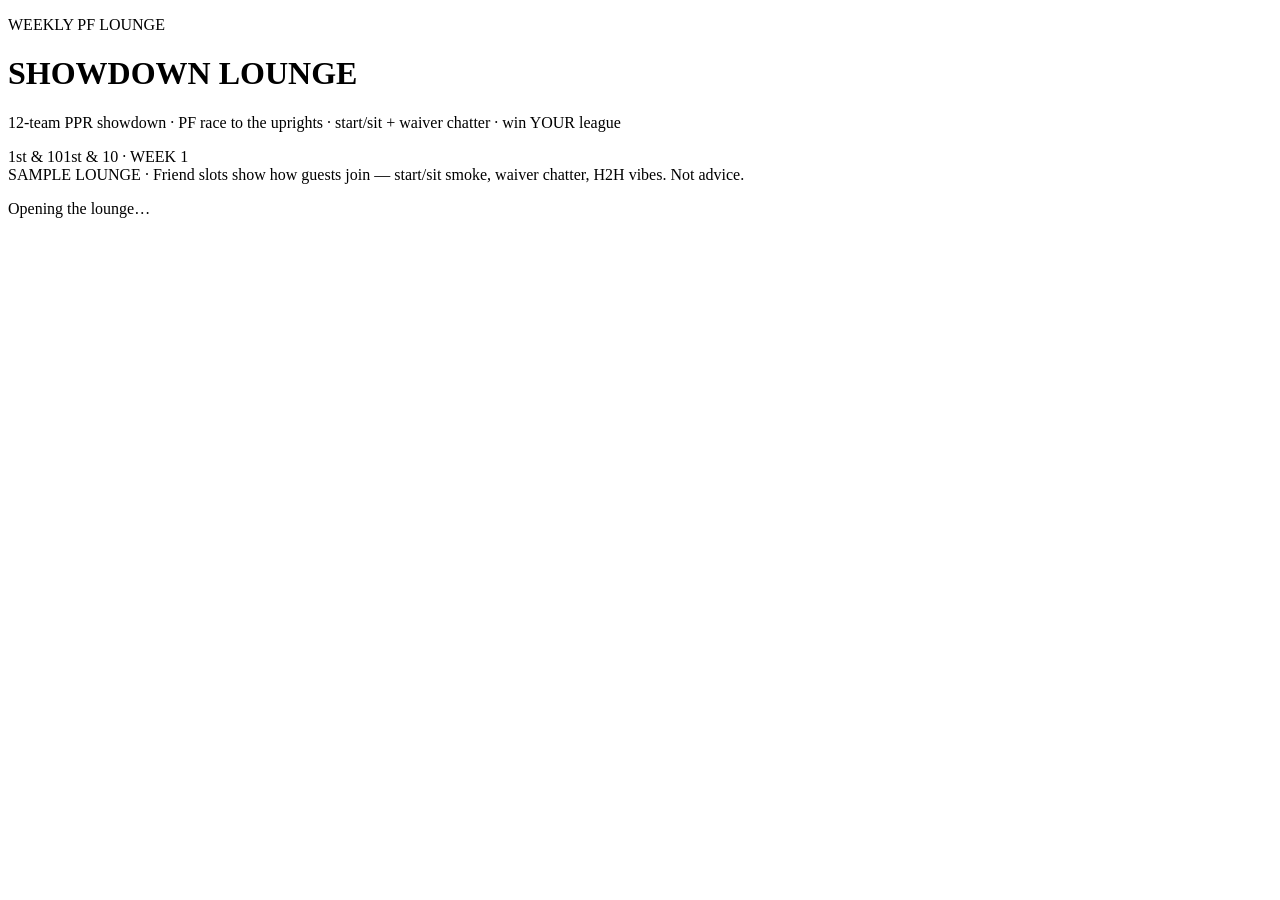
==== showdown-lounge/index.html @ 9b493340 "Add Showdown Lounge index.html" ====
<!DOCTYPE html><!--_BCPaiYz__8JmytxA48r_--><html lang="en" class="dark"><head><meta charSet="utf-8"/><meta name="viewport" content="width=device-width, initial-scale=1"/><link rel="preload" href="/showdown-lounge/_next/static/media/83afe278b6a6bb3c-s.p.3a6ba036.woff2" as="font" crossorigin="" type="font/woff2"/><link rel="stylesheet" href="/showdown-lounge/_next/static/chunks/af871706f1ee0038.css" data-precedence="next"/><link rel="preload" as="script" fetchPriority="low" href="/showdown-lounge/_next/static/chunks/5f8e11d2476d2135.js"/><script src="/showdown-lounge/_next/static/chunks/7d5830c06f301e6e.js" async=""></script><script src="/showdown-lounge/_next/static/chunks/98c0502f21e6afd0.js" async=""></script><script src="/showdown-lounge/_next/static/chunks/turbopack-fe23847904f2d28a.js" async=""></script><script src="/showdown-lounge/_next/static/chunks/42879de7b8087bc9.js" async=""></script><script src="/showdown-lounge/_next/static/chunks/e816c36d7dc1a5b8.js" async=""></script><script src="/showdown-lounge/_next/static/chunks/8ef351de5a45c2cf.js" async=""></script><meta name="next-size-adjust" content=""/><title>Showdown Lounge</title><meta name="description" content="Dolphins-themed fantasy football lounge: PF race to the uprights, helmet desk cards, and live banter. 12-team PPR. Not advice."/><link rel="icon" href="/favicon.svg"/><script src="/showdown-lounge/_next/static/chunks/a6dad97d9634a72d.js" noModule=""></script></head><body class="inter_fe8b9d92-module__LINzvG__variable min-h-screen bg-ink font-sans text-paper antialiased"><div hidden=""><!--$--><!--/$--></div><div class="min-h-screen bg-ink text-paper"><header class="border-b border-aqua/25 bg-black/80"><div class="mx-auto flex max-w-6xl flex-col gap-4 px-4 py-5 sm:flex-row sm:items-start sm:justify-between"><div><p class="text-[11px] font-semibold tracking-[0.28em] text-aqua">WEEKLY PF LOUNGE</p><h1 class="text-3xl font-black tracking-tight text-paper sm:text-5xl">SHOWDOWN LOUNGE</h1><p class="mt-1 max-w-2xl text-sm text-aqua">12-team PPR showdown · PF race to the uprights · start/sit + waiver chatter · win YOUR league</p></div><div class="flex flex-wrap items-center gap-2"><span data-slot="badge" data-variant="default" class="group/badge inline-flex w-fit shrink-0 items-center justify-center gap-1 overflow-hidden border border-transparent py-0.5 text-xs font-medium whitespace-nowrap transition-all focus-visible:border-ring focus-visible:ring-[3px] focus-visible:ring-ring/50 has-data-[icon=inline-end]:pr-1.5 has-data-[icon=inline-start]:pl-1.5 aria-invalid:border-destructive aria-invalid:ring-destructive/20 dark:aria-invalid:ring-destructive/40 [&amp;&gt;svg]:pointer-events-none [&amp;&gt;svg]:size-3! [a]:hover:bg-primary/80 h-8 rounded-full bg-aqua px-3 text-paper">1st &amp; 10</span><span data-slot="badge" data-variant="default" class="group/badge inline-flex w-fit shrink-0 items-center justify-center gap-1 overflow-hidden border border-transparent py-0.5 text-xs font-medium whitespace-nowrap transition-all focus-visible:border-ring focus-visible:ring-[3px] focus-visible:ring-ring/50 has-data-[icon=inline-end]:pr-1.5 has-data-[icon=inline-start]:pl-1.5 aria-invalid:border-destructive aria-invalid:ring-destructive/20 dark:aria-invalid:ring-destructive/40 [&amp;&gt;svg]:pointer-events-none [&amp;&gt;svg]:size-3! [a]:hover:bg-primary/80 h-8 rounded-full bg-orange px-3 text-ink">1st &amp; 10<!-- --> · WEEK <!-- -->1</span></div></div></header><div class="mx-auto max-w-6xl px-4 py-4"><div class="rounded-xl border border-orange/70 bg-ink px-3 py-2 text-sm text-paper">SAMPLE LOUNGE · Friend slots show how guests join — start/sit smoke, waiver chatter, H2H vibes. Not advice.</div><div class="mt-6 space-y-4"><div class="h-52 animate-pulse rounded-2xl bg-navy/40"></div><div class="h-24 animate-pulse rounded-2xl bg-navy/40"></div><p class="text-center text-sm text-aqua">Opening the lounge…</p></div></div></div><!--$--><!--/$--><script src="/showdown-lounge/_next/static/chunks/5f8e11d2476d2135.js" id="_R_" async=""></script><script>(self.__next_f=self.__next_f||[]).push([0])</script><script>self.__next_f.push([1,"1:\"$Sreact.fragment\"\n2:I[39756,[\"/showdown-lounge/_next/static/chunks/42879de7b8087bc9.js\"],\"default\"]\n3:I[37457,[\"/showdown-lounge/_next/static/chunks/42879de7b8087bc9.js\"],\"default\"]\n4:I[62596,[\"/showdown-lounge/_next/static/chunks/e816c36d7dc1a5b8.js\",\"/showdown-lounge/_next/static/chunks/8ef351de5a45c2cf.js\"],\"LoungeApp\"]\n5:I[97367,[\"/showdown-lounge/_next/static/chunks/42879de7b8087bc9.js\"],\"OutletBoundary\"]\n6:\"$Sreact.suspense\"\n8:I[97367,[\"/showdown-lounge/_next/static/chunks/42879de7b8087bc9.js\"],\"ViewportBoundary\"]\na:I[97367,[\"/showdown-lounge/_next/static/chunks/42879de7b8087bc9.js\"],\"MetadataBoundary\"]\nc:I[68027,[],\"default\"]\n:HL[\"/showdown-lounge/_next/static/chunks/af871706f1ee0038.css\",\"style\"]\n:HL[\"/showdown-lounge/_next/static/media/83afe278b6a6bb3c-s.p.3a6ba036.woff2\",\"font\",{\"crossOrigin\":\"\",\"type\":\"font/woff2\"}]\n"])</script><script>self.__next_f.push([1,"0:{\"P\":null,\"b\":\"-BCPaiYz-_8JmytxA48r_\",\"c\":[\"\",\"\"],\"q\":\"\",\"i\":false,\"f\":[[[\"\",{\"children\":[\"__PAGE__\",{}]},\"$undefined\",\"$undefined\",true],[[\"$\",\"$1\",\"c\",{\"children\":[[[\"$\",\"link\",\"0\",{\"rel\":\"stylesheet\",\"href\":\"/showdown-lounge/_next/static/chunks/af871706f1ee0038.css\",\"precedence\":\"next\",\"crossOrigin\":\"$undefined\",\"nonce\":\"$undefined\"}]],[\"$\",\"html\",null,{\"lang\":\"en\",\"className\":\"dark\",\"children\":[\"$\",\"body\",null,{\"className\":\"inter_fe8b9d92-module__LINzvG__variable min-h-screen bg-ink font-sans text-paper antialiased\",\"children\":[\"$\",\"$L2\",null,{\"parallelRouterKey\":\"children\",\"error\":\"$undefined\",\"errorStyles\":\"$undefined\",\"errorScripts\":\"$undefined\",\"template\":[\"$\",\"$L3\",null,{}],\"templateStyles\":\"$undefined\",\"templateScripts\":\"$undefined\",\"notFound\":[[[\"$\",\"title\",null,{\"children\":\"404: This page could not be found.\"}],[\"$\",\"div\",null,{\"style\":{\"fontFamily\":\"system-ui,\\\"Segoe UI\\\",Roboto,Helvetica,Arial,sans-serif,\\\"Apple Color Emoji\\\",\\\"Segoe UI Emoji\\\"\",\"height\":\"100vh\",\"textAlign\":\"center\",\"display\":\"flex\",\"flexDirection\":\"column\",\"alignItems\":\"center\",\"justifyContent\":\"center\"},\"children\":[\"$\",\"div\",null,{\"children\":[[\"$\",\"style\",null,{\"dangerouslySetInnerHTML\":{\"__html\":\"body{color:#000;background:#fff;margin:0}.next-error-h1{border-right:1px solid rgba(0,0,0,.3)}@media (prefers-color-scheme:dark){body{color:#fff;background:#000}.next-error-h1{border-right:1px solid rgba(255,255,255,.3)}}\"}}],[\"$\",\"h1\",null,{\"className\":\"next-error-h1\",\"style\":{\"display\":\"inline-block\",\"margin\":\"0 20px 0 0\",\"padding\":\"0 23px 0 0\",\"fontSize\":24,\"fontWeight\":500,\"verticalAlign\":\"top\",\"lineHeight\":\"49px\"},\"children\":404}],[\"$\",\"div\",null,{\"style\":{\"display\":\"inline-block\"},\"children\":[\"$\",\"h2\",null,{\"style\":{\"fontSize\":14,\"fontWeight\":400,\"lineHeight\":\"49px\",\"margin\":0},\"children\":\"This page could not be found.\"}]}]]}]}]],[]],\"forbidden\":\"$undefined\",\"unauthorized\":\"$undefined\"}]}]}]]}],{\"children\":[[\"$\",\"$1\",\"c\",{\"children\":[[\"$\",\"$L4\",null,{}],[[\"$\",\"script\",\"script-0\",{\"src\":\"/showdown-lounge/_next/static/chunks/e816c36d7dc1a5b8.js\",\"async\":true,\"nonce\":\"$undefined\"}],[\"$\",\"script\",\"script-1\",{\"src\":\"/showdown-lounge/_next/static/chunks/8ef351de5a45c2cf.js\",\"async\":true,\"nonce\":\"$undefined\"}]],[\"$\",\"$L5\",null,{\"children\":[\"$\",\"$6\",null,{\"name\":\"Next.MetadataOutlet\",\"children\":\"$@7\"}]}]]}],{},null,false,false]},null,false,false],[\"$\",\"$1\",\"h\",{\"children\":[null,[\"$\",\"$L8\",null,{\"children\":\"$@9\"}],[\"$\",\"div\",null,{\"hidden\":true,\"children\":[\"$\",\"$La\",null,{\"children\":[\"$\",\"$6\",null,{\"name\":\"Next.Metadata\",\"children\":\"$@b\"}]}]}],[\"$\",\"meta\",null,{\"name\":\"next-size-adjust\",\"content\":\"\"}]]}],false]],\"m\":\"$undefined\",\"G\":[\"$c\",[]],\"S\":true}\n"])</script><script>self.__next_f.push([1,"9:[[\"$\",\"meta\",\"0\",{\"charSet\":\"utf-8\"}],[\"$\",\"meta\",\"1\",{\"name\":\"viewport\",\"content\":\"width=device-width, initial-scale=1\"}]]\n"])</script><script>self.__next_f.push([1,"d:I[27201,[\"/showdown-lounge/_next/static/chunks/42879de7b8087bc9.js\"],\"IconMark\"]\nb:[[\"$\",\"title\",\"0\",{\"children\":\"Showdown Lounge\"}],[\"$\",\"meta\",\"1\",{\"name\":\"description\",\"content\":\"Dolphins-themed fantasy football lounge: PF race to the uprights, helmet desk cards, and live banter. 12-team PPR. Not advice.\"}],[\"$\",\"link\",\"2\",{\"rel\":\"icon\",\"href\":\"/favicon.svg\"}],[\"$\",\"$Ld\",\"3\",{}]]\n7:null\n"])</script></body></html>
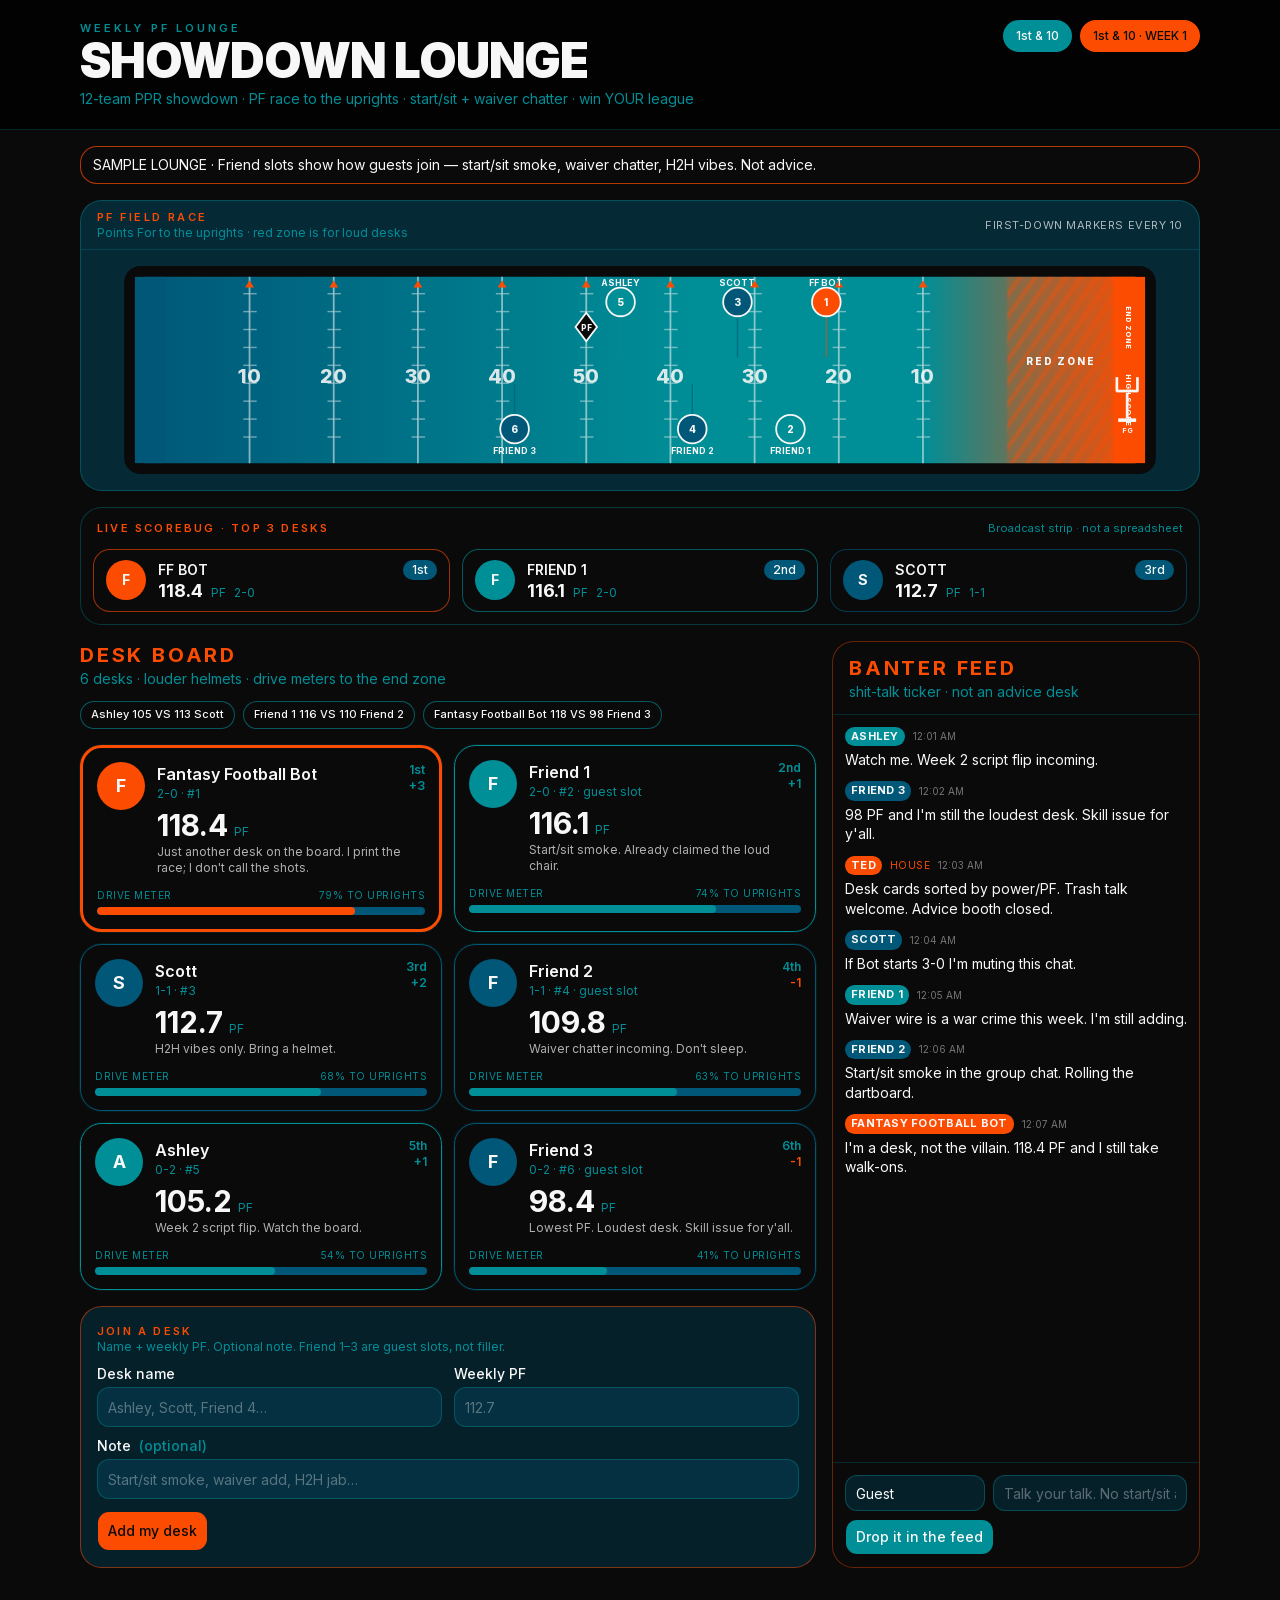
==== commit 2237c7e7: "Publish Showdown Lounge static site" ====
--- a/showdown-lounge/index.html
+++ b/showdown-lounge/index.html
@@ -1 +1 @@
-<!DOCTYPE html><!--_BCPaiYz__8JmytxA48r_--><html lang="en" class="dark"><head><meta charSet="utf-8"/><meta name="viewport" content="width=device-width, initial-scale=1"/><link rel="preload" href="/showdown-lounge/_next/static/media/83afe278b6a6bb3c-s.p.3a6ba036.woff2" as="font" crossorigin="" type="font/woff2"/><link rel="stylesheet" href="/showdown-lounge/_next/static/chunks/af871706f1ee0038.css" data-precedence="next"/><link rel="preload" as="script" fetchPriority="low" href="/showdown-lounge/_next/static/chunks/5f8e11d2476d2135.js"/><script src="/showdown-lounge/_next/static/chunks/7d5830c06f301e6e.js" async=""></script><script src="/showdown-lounge/_next/static/chunks/98c0502f21e6afd0.js" async=""></script><script src="/showdown-lounge/_next/static/chunks/turbopack-fe23847904f2d28a.js" async=""></script><script src="/showdown-lounge/_next/static/chunks/42879de7b8087bc9.js" async=""></script><script src="/showdown-lounge/_next/static/chunks/e816c36d7dc1a5b8.js" async=""></script><script src="/showdown-lounge/_next/static/chunks/8ef351de5a45c2cf.js" async=""></script><meta name="next-size-adjust" content=""/><title>Showdown Lounge</title><meta name="description" content="Dolphins-themed fantasy football lounge: PF race to the uprights, helmet desk cards, and live banter. 12-team PPR. Not advice."/><link rel="icon" href="/favicon.svg"/><script src="/showdown-lounge/_next/static/chunks/a6dad97d9634a72d.js" noModule=""></script></head><body class="inter_fe8b9d92-module__LINzvG__variable min-h-screen bg-ink font-sans text-paper antialiased"><div hidden=""><!--$--><!--/$--></div><div class="min-h-screen bg-ink text-paper"><header class="border-b border-aqua/25 bg-black/80"><div class="mx-auto flex max-w-6xl flex-col gap-4 px-4 py-5 sm:flex-row sm:items-start sm:justify-between"><div><p class="text-[11px] font-semibold tracking-[0.28em] text-aqua">WEEKLY PF LOUNGE</p><h1 class="text-3xl font-black tracking-tight text-paper sm:text-5xl">SHOWDOWN LOUNGE</h1><p class="mt-1 max-w-2xl text-sm text-aqua">12-team PPR showdown · PF race to the uprights · start/sit + waiver chatter · win YOUR league</p></div><div class="flex flex-wrap items-center gap-2"><span data-slot="badge" data-variant="default" class="group/badge inline-flex w-fit shrink-0 items-center justify-center gap-1 overflow-hidden border border-transparent py-0.5 text-xs font-medium whitespace-nowrap transition-all focus-visible:border-ring focus-visible:ring-[3px] focus-visible:ring-ring/50 has-data-[icon=inline-end]:pr-1.5 has-data-[icon=inline-start]:pl-1.5 aria-invalid:border-destructive aria-invalid:ring-destructive/20 dark:aria-invalid:ring-destructive/40 [&amp;&gt;svg]:pointer-events-none [&amp;&gt;svg]:size-3! [a]:hover:bg-primary/80 h-8 rounded-full bg-aqua px-3 text-paper">1st &amp; 10</span><span data-slot="badge" data-variant="default" class="group/badge inline-flex w-fit shrink-0 items-center justify-center gap-1 overflow-hidden border border-transparent py-0.5 text-xs font-medium whitespace-nowrap transition-all focus-visible:border-ring focus-visible:ring-[3px] focus-visible:ring-ring/50 has-data-[icon=inline-end]:pr-1.5 has-data-[icon=inline-start]:pl-1.5 aria-invalid:border-destructive aria-invalid:ring-destructive/20 dark:aria-invalid:ring-destructive/40 [&amp;&gt;svg]:pointer-events-none [&amp;&gt;svg]:size-3! [a]:hover:bg-primary/80 h-8 rounded-full bg-orange px-3 text-ink">1st &amp; 10<!-- --> · WEEK <!-- -->1</span></div></div></header><div class="mx-auto max-w-6xl px-4 py-4"><div class="rounded-xl border border-orange/70 bg-ink px-3 py-2 text-sm text-paper">SAMPLE LOUNGE · Friend slots show how guests join — start/sit smoke, waiver chatter, H2H vibes. Not advice.</div><div class="mt-6 space-y-4"><div class="h-52 animate-pulse rounded-2xl bg-navy/40"></div><div class="h-24 animate-pulse rounded-2xl bg-navy/40"></div><p class="text-center text-sm text-aqua">Opening the lounge…</p></div></div></div><!--$--><!--/$--><script src="/showdown-lounge/_next/static/chunks/5f8e11d2476d2135.js" id="_R_" async=""></script><script>(self.__next_f=self.__next_f||[]).push([0])</script><script>self.__next_f.push([1,"1:\"$Sreact.fragment\"\n2:I[39756,[\"/showdown-lounge/_next/static/chunks/42879de7b8087bc9.js\"],\"default\"]\n3:I[37457,[\"/showdown-lounge/_next/static/chunks/42879de7b8087bc9.js\"],\"default\"]\n4:I[62596,[\"/showdown-lounge/_next/static/chunks/e816c36d7dc1a5b8.js\",\"/showdown-lounge/_next/static/chunks/8ef351de5a45c2cf.js\"],\"LoungeApp\"]\n5:I[97367,[\"/showdown-lounge/_next/static/chunks/42879de7b8087bc9.js\"],\"OutletBoundary\"]\n6:\"$Sreact.suspense\"\n8:I[97367,[\"/showdown-lounge/_next/static/chunks/42879de7b8087bc9.js\"],\"ViewportBoundary\"]\na:I[97367,[\"/showdown-lounge/_next/static/chunks/42879de7b8087bc9.js\"],\"MetadataBoundary\"]\nc:I[68027,[],\"default\"]\n:HL[\"/showdown-lounge/_next/static/chunks/af871706f1ee0038.css\",\"style\"]\n:HL[\"/showdown-lounge/_next/static/media/83afe278b6a6bb3c-s.p.3a6ba036.woff2\",\"font\",{\"crossOrigin\":\"\",\"type\":\"font/woff2\"}]\n"])</script><script>self.__next_f.push([1,"0:{\"P\":null,\"b\":\"-BCPaiYz-_8JmytxA48r_\",\"c\":[\"\",\"\"],\"q\":\"\",\"i\":false,\"f\":[[[\"\",{\"children\":[\"__PAGE__\",{}]},\"$undefined\",\"$undefined\",true],[[\"$\",\"$1\",\"c\",{\"children\":[[[\"$\",\"link\",\"0\",{\"rel\":\"stylesheet\",\"href\":\"/showdown-lounge/_next/static/chunks/af871706f1ee0038.css\",\"precedence\":\"next\",\"crossOrigin\":\"$undefined\",\"nonce\":\"$undefined\"}]],[\"$\",\"html\",null,{\"lang\":\"en\",\"className\":\"dark\",\"children\":[\"$\",\"body\",null,{\"className\":\"inter_fe8b9d92-module__LINzvG__variable min-h-screen bg-ink font-sans text-paper antialiased\",\"children\":[\"$\",\"$L2\",null,{\"parallelRouterKey\":\"children\",\"error\":\"$undefined\",\"errorStyles\":\"$undefined\",\"errorScripts\":\"$undefined\",\"template\":[\"$\",\"$L3\",null,{}],\"templateStyles\":\"$undefined\",\"templateScripts\":\"$undefined\",\"notFound\":[[[\"$\",\"title\",null,{\"children\":\"404: This page could not be found.\"}],[\"$\",\"div\",null,{\"style\":{\"fontFamily\":\"system-ui,\\\"Segoe UI\\\",Roboto,Helvetica,Arial,sans-serif,\\\"Apple Color Emoji\\\",\\\"Segoe UI Emoji\\\"\",\"height\":\"100vh\",\"textAlign\":\"center\",\"display\":\"flex\",\"flexDirection\":\"column\",\"alignItems\":\"center\",\"justifyContent\":\"center\"},\"children\":[\"$\",\"div\",null,{\"children\":[[\"$\",\"style\",null,{\"dangerouslySetInnerHTML\":{\"__html\":\"body{color:#000;background:#fff;margin:0}.next-error-h1{border-right:1px solid rgba(0,0,0,.3)}@media (prefers-color-scheme:dark){body{color:#fff;background:#000}.next-error-h1{border-right:1px solid rgba(255,255,255,.3)}}\"}}],[\"$\",\"h1\",null,{\"className\":\"next-error-h1\",\"style\":{\"display\":\"inline-block\",\"margin\":\"0 20px 0 0\",\"padding\":\"0 23px 0 0\",\"fontSize\":24,\"fontWeight\":500,\"verticalAlign\":\"top\",\"lineHeight\":\"49px\"},\"children\":404}],[\"$\",\"div\",null,{\"style\":{\"display\":\"inline-block\"},\"children\":[\"$\",\"h2\",null,{\"style\":{\"fontSize\":14,\"fontWeight\":400,\"lineHeight\":\"49px\",\"margin\":0},\"children\":\"This page could not be found.\"}]}]]}]}]],[]],\"forbidden\":\"$undefined\",\"unauthorized\":\"$undefined\"}]}]}]]}],{\"children\":[[\"$\",\"$1\",\"c\",{\"children\":[[\"$\",\"$L4\",null,{}],[[\"$\",\"script\",\"script-0\",{\"src\":\"/showdown-lounge/_next/static/chunks/e816c36d7dc1a5b8.js\",\"async\":true,\"nonce\":\"$undefined\"}],[\"$\",\"script\",\"script-1\",{\"src\":\"/showdown-lounge/_next/static/chunks/8ef351de5a45c2cf.js\",\"async\":true,\"nonce\":\"$undefined\"}]],[\"$\",\"$L5\",null,{\"children\":[\"$\",\"$6\",null,{\"name\":\"Next.MetadataOutlet\",\"children\":\"$@7\"}]}]]}],{},null,false,false]},null,false,false],[\"$\",\"$1\",\"h\",{\"children\":[null,[\"$\",\"$L8\",null,{\"children\":\"$@9\"}],[\"$\",\"div\",null,{\"hidden\":true,\"children\":[\"$\",\"$La\",null,{\"children\":[\"$\",\"$6\",null,{\"name\":\"Next.Metadata\",\"children\":\"$@b\"}]}]}],[\"$\",\"meta\",null,{\"name\":\"next-size-adjust\",\"content\":\"\"}]]}],false]],\"m\":\"$undefined\",\"G\":[\"$c\",[]],\"S\":true}\n"])</script><script>self.__next_f.push([1,"9:[[\"$\",\"meta\",\"0\",{\"charSet\":\"utf-8\"}],[\"$\",\"meta\",\"1\",{\"name\":\"viewport\",\"content\":\"width=device-width, initial-scale=1\"}]]\n"])</script><script>self.__next_f.push([1,"d:I[27201,[\"/showdown-lounge/_next/static/chunks/42879de7b8087bc9.js\"],\"IconMark\"]\nb:[[\"$\",\"title\",\"0\",{\"children\":\"Showdown Lounge\"}],[\"$\",\"meta\",\"1\",{\"name\":\"description\",\"content\":\"Dolphins-themed fantasy football lounge: PF race to the uprights, helmet desk cards, and live banter. 12-team PPR. Not advice.\"}],[\"$\",\"link\",\"2\",{\"rel\":\"icon\",\"href\":\"/favicon.svg\"}],[\"$\",\"$Ld\",\"3\",{}]]\n7:null\n"])</script></body></html>+<!DOCTYPE html><!--CgEZ9lLI3ypRDBoD_It93--><html lang="en" class="dark"><head><meta charSet="utf-8"/><meta name="viewport" content="width=device-width, initial-scale=1"/><link rel="preload" href="/showdown-lounge/_next/static/media/83afe278b6a6bb3c-s.p.3a6ba036.woff2" as="font" crossorigin="" type="font/woff2"/><link rel="stylesheet" href="/showdown-lounge/_next/static/chunks/605ab4a52e745b59.css" data-precedence="next"/><link rel="preload" as="script" fetchPriority="low" href="/showdown-lounge/_next/static/chunks/5f8e11d2476d2135.js"/><script src="/showdown-lounge/_next/static/chunks/7d5830c06f301e6e.js" async=""></script><script src="/showdown-lounge/_next/static/chunks/98c0502f21e6afd0.js" async=""></script><script src="/showdown-lounge/_next/static/chunks/turbopack-fe23847904f2d28a.js" async=""></script><script src="/showdown-lounge/_next/static/chunks/42879de7b8087bc9.js" async=""></script><script src="/showdown-lounge/_next/static/chunks/e816c36d7dc1a5b8.js" async=""></script><script src="/showdown-lounge/_next/static/chunks/8ef351de5a45c2cf.js" async=""></script><meta name="next-size-adjust" content=""/><title>Showdown Lounge</title><meta name="description" content="Dolphins-themed fantasy football lounge: PF race to the uprights, helmet desk cards, and live banter. 12-team PPR. Not advice."/><link rel="icon" href="/favicon.svg"/><script src="/showdown-lounge/_next/static/chunks/a6dad97d9634a72d.js" noModule=""></script></head><body class="inter_fe8b9d92-module__LINzvG__variable min-h-screen bg-ink font-sans text-paper antialiased"><div hidden=""><!--$--><!--/$--></div><div class="min-h-screen bg-ink text-paper"><header class="border-b border-aqua/25 bg-black/80"><div class="mx-auto flex max-w-6xl flex-col gap-4 px-4 py-5 sm:flex-row sm:items-start sm:justify-between"><div><p class="text-[11px] font-semibold tracking-[0.28em] text-aqua">WEEKLY PF LOUNGE</p><h1 class="text-3xl font-black tracking-tight text-paper sm:text-5xl">SHOWDOWN LOUNGE</h1><p class="mt-1 max-w-2xl text-sm text-aqua">12-team PPR showdown · PF race to the uprights · start/sit + waiver chatter · win YOUR league</p></div><div class="flex flex-wrap items-center gap-2"><span data-slot="badge" data-variant="default" class="group/badge inline-flex w-fit shrink-0 items-center justify-center gap-1 overflow-hidden border border-transparent py-0.5 text-xs font-medium whitespace-nowrap transition-all focus-visible:border-ring focus-visible:ring-[3px] focus-visible:ring-ring/50 has-data-[icon=inline-end]:pr-1.5 has-data-[icon=inline-start]:pl-1.5 aria-invalid:border-destructive aria-invalid:ring-destructive/20 dark:aria-invalid:ring-destructive/40 [&amp;&gt;svg]:pointer-events-none [&amp;&gt;svg]:size-3! [a]:hover:bg-primary/80 h-8 rounded-full bg-aqua px-3 text-paper">1st &amp; 10</span><span data-slot="badge" data-variant="default" class="group/badge inline-flex w-fit shrink-0 items-center justify-center gap-1 overflow-hidden border border-transparent py-0.5 text-xs font-medium whitespace-nowrap transition-all focus-visible:border-ring focus-visible:ring-[3px] focus-visible:ring-ring/50 has-data-[icon=inline-end]:pr-1.5 has-data-[icon=inline-start]:pl-1.5 aria-invalid:border-destructive aria-invalid:ring-destructive/20 dark:aria-invalid:ring-destructive/40 [&amp;&gt;svg]:pointer-events-none [&amp;&gt;svg]:size-3! [a]:hover:bg-primary/80 h-8 rounded-full bg-orange px-3 text-ink">1st &amp; 10<!-- --> · WEEK <!-- -->1</span></div></div></header><div class="mx-auto max-w-6xl px-4 py-4"><div class="rounded-xl border border-orange/70 bg-ink px-3 py-2 text-sm text-paper">SAMPLE LOUNGE · Friend slots show how guests join — start/sit smoke, waiver chatter, H2H vibes. Not advice.</div><div class="mt-6 space-y-4"><div class="h-52 animate-pulse rounded-2xl bg-navy/40"></div><div class="h-24 animate-pulse rounded-2xl bg-navy/40"></div><p class="text-center text-sm text-aqua">Opening the lounge…</p></div></div></div><!--$--><!--/$--><script src="/showdown-lounge/_next/static/chunks/5f8e11d2476d2135.js" id="_R_" async=""></script><script>(self.__next_f=self.__next_f||[]).push([0])</script><script>self.__next_f.push([1,"1:\"$Sreact.fragment\"\n2:I[39756,[\"/showdown-lounge/_next/static/chunks/42879de7b8087bc9.js\"],\"default\"]\n3:I[37457,[\"/showdown-lounge/_next/static/chunks/42879de7b8087bc9.js\"],\"default\"]\n4:I[62596,[\"/showdown-lounge/_next/static/chunks/e816c36d7dc1a5b8.js\",\"/showdown-lounge/_next/static/chunks/8ef351de5a45c2cf.js\"],\"LoungeApp\"]\n5:I[97367,[\"/showdown-lounge/_next/static/chunks/42879de7b8087bc9.js\"],\"OutletBoundary\"]\n6:\"$Sreact.suspense\"\n8:I[97367,[\"/showdown-lounge/_next/static/chunks/42879de7b8087bc9.js\"],\"ViewportBoundary\"]\na:I[97367,[\"/showdown-lounge/_next/static/chunks/42879de7b8087bc9.js\"],\"MetadataBoundary\"]\nc:I[68027,[\"/showdown-lounge/_next/static/chunks/42879de7b8087bc9.js\"],\"default\"]\n:HL[\"/showdown-lounge/_next/static/chunks/605ab4a52e745b59.css\",\"style\"]\n:HL[\"/showdown-lounge/_next/static/media/83afe278b6a6bb3c-s.p.3a6ba036.woff2\",\"font\",{\"crossOrigin\":\"\",\"type\":\"font/woff2\"}]\n"])</script><script>self.__next_f.push([1,"0:{\"P\":null,\"b\":\"CgEZ9lLI3ypRDBoD-It93\",\"c\":[\"\",\"\"],\"q\":\"\",\"i\":false,\"f\":[[[\"\",{\"children\":[\"__PAGE__\",{}]},\"$undefined\",\"$undefined\",true],[[\"$\",\"$1\",\"c\",{\"children\":[[[\"$\",\"link\",\"0\",{\"rel\":\"stylesheet\",\"href\":\"/showdown-lounge/_next/static/chunks/605ab4a52e745b59.css\",\"precedence\":\"next\",\"crossOrigin\":\"$undefined\",\"nonce\":\"$undefined\"}]],[\"$\",\"html\",null,{\"lang\":\"en\",\"className\":\"dark\",\"children\":[\"$\",\"body\",null,{\"className\":\"inter_fe8b9d92-module__LINzvG__variable min-h-screen bg-ink font-sans text-paper antialiased\",\"children\":[\"$\",\"$L2\",null,{\"parallelRouterKey\":\"children\",\"error\":\"$undefined\",\"errorStyles\":\"$undefined\",\"errorScripts\":\"$undefined\",\"template\":[\"$\",\"$L3\",null,{}],\"templateStyles\":\"$undefined\",\"templateScripts\":\"$undefined\",\"notFound\":[[[\"$\",\"title\",null,{\"children\":\"404: This page could not be found.\"}],[\"$\",\"div\",null,{\"style\":{\"fontFamily\":\"system-ui,\\\"Segoe UI\\\",Roboto,Helvetica,Arial,sans-serif,\\\"Apple Color Emoji\\\",\\\"Segoe UI Emoji\\\"\",\"height\":\"100vh\",\"textAlign\":\"center\",\"display\":\"flex\",\"flexDirection\":\"column\",\"alignItems\":\"center\",\"justifyContent\":\"center\"},\"children\":[\"$\",\"div\",null,{\"children\":[[\"$\",\"style\",null,{\"dangerouslySetInnerHTML\":{\"__html\":\"body{color:#000;background:#fff;margin:0}.next-error-h1{border-right:1px solid rgba(0,0,0,.3)}@media (prefers-color-scheme:dark){body{color:#fff;background:#000}.next-error-h1{border-right:1px solid rgba(255,255,255,.3)}}\"}}],[\"$\",\"h1\",null,{\"className\":\"next-error-h1\",\"style\":{\"display\":\"inline-block\",\"margin\":\"0 20px 0 0\",\"padding\":\"0 23px 0 0\",\"fontSize\":24,\"fontWeight\":500,\"verticalAlign\":\"top\",\"lineHeight\":\"49px\"},\"children\":404}],[\"$\",\"div\",null,{\"style\":{\"display\":\"inline-block\"},\"children\":[\"$\",\"h2\",null,{\"style\":{\"fontSize\":14,\"fontWeight\":400,\"lineHeight\":\"49px\",\"margin\":0},\"children\":\"This page could not be found.\"}]}]]}]}]],[]],\"forbidden\":\"$undefined\",\"unauthorized\":\"$undefined\"}]}]}]]}],{\"children\":[[\"$\",\"$1\",\"c\",{\"children\":[[\"$\",\"$L4\",null,{}],[[\"$\",\"script\",\"script-0\",{\"src\":\"/showdown-lounge/_next/static/chunks/e816c36d7dc1a5b8.js\",\"async\":true,\"nonce\":\"$undefined\"}],[\"$\",\"script\",\"script-1\",{\"src\":\"/showdown-lounge/_next/static/chunks/8ef351de5a45c2cf.js\",\"async\":true,\"nonce\":\"$undefined\"}]],[\"$\",\"$L5\",null,{\"children\":[\"$\",\"$6\",null,{\"name\":\"Next.MetadataOutlet\",\"children\":\"$@7\"}]}]]}],{},null,false,false]},null,false,false],[\"$\",\"$1\",\"h\",{\"children\":[null,[\"$\",\"$L8\",null,{\"children\":\"$@9\"}],[\"$\",\"div\",null,{\"hidden\":true,\"children\":[\"$\",\"$La\",null,{\"children\":[\"$\",\"$6\",null,{\"name\":\"Next.Metadata\",\"children\":\"$@b\"}]}]}],[\"$\",\"meta\",null,{\"name\":\"next-size-adjust\",\"content\":\"\"}]]}],false]],\"m\":\"$undefined\",\"G\":[\"$c\",[]],\"S\":true}\n"])</script><script>self.__next_f.push([1,"9:[[\"$\",\"meta\",\"0\",{\"charSet\":\"utf-8\"}],[\"$\",\"meta\",\"1\",{\"name\":\"viewport\",\"content\":\"width=device-width, initial-scale=1\"}]]\n"])</script><script>self.__next_f.push([1,"d:I[27201,[\"/showdown-lounge/_next/static/chunks/42879de7b8087bc9.js\"],\"IconMark\"]\nb:[[\"$\",\"title\",\"0\",{\"children\":\"Showdown Lounge\"}],[\"$\",\"meta\",\"1\",{\"name\":\"description\",\"content\":\"Dolphins-themed fantasy football lounge: PF race to the uprights, helmet desk cards, and live banter. 12-team PPR. Not advice.\"}],[\"$\",\"link\",\"2\",{\"rel\":\"icon\",\"href\":\"/favicon.svg\"}],[\"$\",\"$Ld\",\"3\",{}]]\n7:null\n"])</script></body></html>
--- a/showdown-lounge/_next/static/chunks/605ab4a52e745b59.css
+++ b/showdown-lounge/_next/static/chunks/605ab4a52e745b59.css
@@ -0,0 +1,2 @@
+@font-face{font-family:Inter;font-style:normal;font-weight:100 900;font-display:swap;src:url(../media/2c55a0e60120577a-s.2a48534a.woff2)format("woff2");unicode-range:U+460-52F,U+1C80-1C8A,U+20B4,U+2DE0-2DFF,U+A640-A69F,U+FE2E-FE2F}@font-face{font-family:Inter;font-style:normal;font-weight:100 900;font-display:swap;src:url(../media/9c72aa0f40e4eef8-s.18a48cbc.woff2)format("woff2");unicode-range:U+301,U+400-45F,U+490-491,U+4B0-4B1,U+2116}@font-face{font-family:Inter;font-style:normal;font-weight:100 900;font-display:swap;src:url(../media/ad66f9afd8947f86-s.7a40eb73.woff2)format("woff2");unicode-range:U+1F??}@font-face{font-family:Inter;font-style:normal;font-weight:100 900;font-display:swap;src:url(../media/5476f68d60460930-s.c995e352.woff2)format("woff2");unicode-range:U+370-377,U+37A-37F,U+384-38A,U+38C,U+38E-3A1,U+3A3-3FF}@font-face{font-family:Inter;font-style:normal;font-weight:100 900;font-display:swap;src:url(../media/2bbe8d2671613f1f-s.76dcb0b2.woff2)format("woff2");unicode-range:U+102-103,U+110-111,U+128-129,U+168-169,U+1A0-1A1,U+1AF-1B0,U+300-301,U+303-304,U+308-309,U+323,U+329,U+1EA0-1EF9,U+20AB}@font-face{font-family:Inter;font-style:normal;font-weight:100 900;font-display:swap;src:url(../media/1bffadaabf893a1e-s.7cd81963.woff2)format("woff2");unicode-range:U+100-2BA,U+2BD-2C5,U+2C7-2CC,U+2CE-2D7,U+2DD-2FF,U+304,U+308,U+329,U+1D00-1DBF,U+1E00-1E9F,U+1EF2-1EFF,U+2020,U+20A0-20AB,U+20AD-20C0,U+2113,U+2C60-2C7F,U+A720-A7FF}@font-face{font-family:Inter;font-style:normal;font-weight:100 900;font-display:swap;src:url(../media/83afe278b6a6bb3c-s.p.3a6ba036.woff2)format("woff2");unicode-range:U+??,U+131,U+152-153,U+2BB-2BC,U+2C6,U+2DA,U+2DC,U+304,U+308,U+329,U+2000-206F,U+20AC,U+2122,U+2191,U+2193,U+2212,U+2215,U+FEFF,U+FFFD}@font-face{font-family:Inter Fallback;src:local(Arial);ascent-override:90.44%;descent-override:22.52%;line-gap-override:0.0%;size-adjust:107.12%}.inter_fe8b9d92-module__LINzvG__className{font-family:Inter,Inter Fallback;font-style:normal}.inter_fe8b9d92-module__LINzvG__variable{--font-inter:"Inter","Inter Fallback"}
+@layer properties{@supports (((-webkit-hyphens:none)) and (not (margin-trim:inline))) or ((-moz-orient:inline) and (not (color:rgb(from red r g b)))){:root,:host{--shimmer-angle:20deg}*,:before,:after,::backdrop{--tw-rotate-x:initial;--tw-rotate-y:initial;--tw-rotate-z:initial;--tw-skew-x:initial;--tw-skew-y:initial;--tw-space-y-reverse:0;--tw-border-style:solid;--tw-leading:initial;--tw-font-weight:initial;--tw-tracking:initial;--tw-shadow:0 0 #0000;--tw-shadow-color:initial;--tw-shadow-alpha:100%;--tw-inset-shadow:0 0 #0000;--tw-inset-shadow-color:initial;--tw-inset-shadow-alpha:100%;--tw-ring-color:initial;--tw-ring-shadow:0 0 #0000;--tw-inset-ring-color:initial;--tw-inset-ring-shadow:0 0 #0000;--tw-ring-inset:initial;--tw-ring-offset-width:0px;--tw-ring-offset-color:#fff;--tw-ring-offset-shadow:0 0 #0000;--tw-outline-style:solid;--tw-translate-x:0;--tw-translate-y:0;--tw-translate-z:0;--tw-animation-delay:0s;--tw-animation-direction:normal;--tw-animation-duration:initial;--tw-animation-fill-mode:none;--tw-animation-iteration-count:1;--tw-enter-blur:0;--tw-enter-opacity:1;--tw-enter-rotate:0;--tw-enter-scale:1;--tw-enter-translate-x:0;--tw-enter-translate-y:0;--tw-exit-blur:0;--tw-exit-opacity:1;--tw-exit-rotate:0;--tw-exit-scale:1;--tw-exit-translate-x:0;--tw-exit-translate-y:0;--scroll-fade-t:0px;--scroll-fade-b:0px;--scroll-fade-s:0px;--scroll-fade-e:0px;--scroll-fade-mask:initial;--shimmer-image:initial;--shimmer-text-fill:initial}}}@layer theme{:root,:host{--color-black:#000;--spacing:.25rem;--container-2xl:42rem;--container-6xl:72rem;--text-xs:.75rem;--text-xs--line-height:calc(1/.75);--text-sm:.875rem;--text-sm--line-height:calc(1.25/.875);--text-base:1rem;--text-base--line-height:calc(1.5/1);--text-lg:1.125rem;--text-lg--line-height:calc(1.75/1.125);--text-xl:1.25rem;--text-xl--line-height:calc(1.75/1.25);--text-3xl:1.875rem;--text-3xl--line-height:calc(2.25/1.875);--text-5xl:3rem;--text-5xl--line-height:1;--font-weight-medium:500;--font-weight-semibold:600;--font-weight-bold:700;--font-weight-black:900;--tracking-tight:-.025em;--tracking-wide:.025em;--tracking-wider:.05em;--leading-snug:1.375;--radius-md:calc(var(--radius)*.8);--animate-pulse:pulse 2s cubic-bezier(.4,0,.6,1)infinite;--default-transition-duration:.15s;--default-transition-timing-function:cubic-bezier(.4,0,.2,1);--default-font-family:var(--font-inter);--default-mono-font-family:var(--font-inter)}}@layer base{*,:after,:before,::backdrop{box-sizing:border-box;border:0 solid;margin:0;padding:0}::file-selector-button{box-sizing:border-box;border:0 solid;margin:0;padding:0}html,:host{-webkit-text-size-adjust:100%;tab-size:4;line-height:1.5;font-family:var(--default-font-family,-apple-system,BlinkMacSystemFont,"Segoe UI",Roboto,"Helvetica Neue","Noto Sans",Arial,sans-serif,"Apple Color Emoji","Segoe UI Emoji","Segoe UI Symbol","Noto Color Emoji");font-feature-settings:var(--default-font-feature-settings,normal);font-variation-settings:var(--default-font-variation-settings,normal);-webkit-tap-highlight-color:transparent}hr{height:0;color:inherit;border-top-width:1px}abbr:where([title]){-webkit-text-decoration:underline dotted;text-decoration:underline dotted}h1,h2,h3,h4,h5,h6{font-size:inherit;font-weight:inherit}a{color:inherit;-webkit-text-decoration:inherit;-webkit-text-decoration:inherit;-webkit-text-decoration:inherit;-webkit-text-decoration:inherit;text-decoration:inherit}b,strong{font-weight:bolder}code,kbd,samp,pre{font-family:var(--default-mono-font-family,ui-monospace,SFMono-Regular,Menlo,Monaco,Consolas,"Liberation Mono","Courier New",monospace);font-feature-settings:var(--default-mono-font-feature-settings,normal);font-variation-settings:var(--default-mono-font-variation-settings,normal);font-size:1em}small{font-size:80%}sub,sup{vertical-align:baseline;font-size:75%;line-height:0;position:relative}sub{bottom:-.25em}sup{top:-.5em}table{text-indent:0;border-color:inherit;border-collapse:collapse}:-moz-focusring:where(:not(iframe)){outline:auto}progress{vertical-align:baseline}summary{display:list-item}ol,ul,menu{list-style:none}img,svg,video,canvas,audio,iframe,embed,object{vertical-align:middle;display:block}img,video{max-width:100%;height:auto}button,input,select,optgroup,textarea{font:inherit;font-feature-settings:inherit;font-variation-settings:inherit;letter-spacing:inherit;color:inherit;opacity:1;background-color:#0000;border-radius:0}::file-selector-button{font:inherit;font-feature-settings:inherit;font-variation-settings:inherit;letter-spacing:inherit;color:inherit;opacity:1;background-color:#0000;border-radius:0}:where(select:is([multiple],[size])) optgroup{font-weight:bolder}:where(select:is([multiple],[size])) optgroup option{padding-inline-start:20px}::file-selector-button{margin-inline-end:4px}::placeholder{opacity:1}@supports (not ((-webkit-appearance:-apple-pay-button))) or (contain-intrinsic-size:1px){::placeholder{color:currentColor}@supports (color:color-mix(in lab, red, red)){::placeholder{color:color-mix(in oklab,currentcolor 50%,transparent)}}}textarea{resize:vertical}::-webkit-search-decoration{-webkit-appearance:none}::-webkit-date-and-time-value{min-height:1lh;text-align:inherit}::-webkit-datetime-edit{display:inline-flex}::-webkit-datetime-edit-fields-wrapper{padding:0}::-webkit-datetime-edit{padding-block:0}::-webkit-datetime-edit-year-field{padding-block:0}::-webkit-datetime-edit-month-field{padding-block:0}::-webkit-datetime-edit-day-field{padding-block:0}::-webkit-datetime-edit-hour-field{padding-block:0}::-webkit-datetime-edit-minute-field{padding-block:0}::-webkit-datetime-edit-second-field{padding-block:0}::-webkit-datetime-edit-millisecond-field{padding-block:0}::-webkit-datetime-edit-meridiem-field{padding-block:0}::-webkit-calendar-picker-indicator{line-height:1}:-moz-ui-invalid{box-shadow:none}button,input:where([type=button],[type=reset],[type=submit]){appearance:button}::file-selector-button{appearance:button}::-webkit-inner-spin-button{height:auto}::-webkit-outer-spin-button{height:auto}[hidden]:where(:not([hidden=until-found])){display:none!important}*{border-color:var(--border);outline-color:var(--ring)}@supports (color:color-mix(in lab, red, red)){*{outline-color:color-mix(in oklab,var(--ring)50%,transparent)}}body{color:#f7f7f7;background-color:#0a0a0a}html{font-family:var(--font-inter)}}@layer components;@layer utilities{.\@container\/card-header{container:card-header/inline-size}.relative{position:relative}.static{position:static}.col-start-2{grid-column-start:2}.row-span-2{grid-row:span 2/span 2}.row-start-1{grid-row-start:1}.mx-auto{margin-inline:auto}.mt-0\.5{margin-top:calc(var(--spacing)*.5)}.mt-1{margin-top:var(--spacing)}.mt-2{margin-top:calc(var(--spacing)*2)}.mt-3{margin-top:calc(var(--spacing)*3)}.mt-6{margin-top:calc(var(--spacing)*6)}.mb-1{margin-bottom:var(--spacing)}.mb-2{margin-bottom:calc(var(--spacing)*2)}.mb-3{margin-bottom:calc(var(--spacing)*3)}.mb-4{margin-bottom:calc(var(--spacing)*4)}.line-clamp-2{-webkit-line-clamp:2;-webkit-box-orient:vertical;display:-webkit-box;overflow:hidden}.contents{display:contents}.flex{display:flex}.grid{display:grid}.hidden{display:none}.inline-flex{display:inline-flex}.field-sizing-content{field-sizing:content}.size-6{width:calc(var(--spacing)*6);height:calc(var(--spacing)*6)}.size-7{width:calc(var(--spacing)*7);height:calc(var(--spacing)*7)}.size-8{width:calc(var(--spacing)*8);height:calc(var(--spacing)*8)}.size-9{width:calc(var(--spacing)*9);height:calc(var(--spacing)*9)}.size-10{width:calc(var(--spacing)*10);height:calc(var(--spacing)*10)}.size-12{width:calc(var(--spacing)*12);height:calc(var(--spacing)*12)}.size-full{width:100%;height:100%}.h-2{height:calc(var(--spacing)*2)}.h-5{height:calc(var(--spacing)*5)}.h-6{height:calc(var(--spacing)*6)}.h-7{height:calc(var(--spacing)*7)}.h-8{height:calc(var(--spacing)*8)}.h-9{height:calc(var(--spacing)*9)}.h-10{height:calc(var(--spacing)*10)}.h-24{height:calc(var(--spacing)*24)}.h-52{height:calc(var(--spacing)*52)}.h-\[210px\]{height:210px}.h-\[420px\]{height:420px}.h-full{height:100%}.min-h-16{min-height:calc(var(--spacing)*16)}.min-h-\[420px\]{min-height:420px}.min-h-screen{min-height:100vh}.w-fit{width:fit-content}.w-full{width:100%}.max-w-2xl{max-width:var(--container-2xl)}.max-w-6xl{max-width:var(--container-6xl)}.max-w-\[140px\]{max-width:140px}.min-w-0{min-width:0}.min-w-\[720px\]{min-width:720px}.flex-1{flex:1}.shrink-0{flex-shrink:0}.transform{transform:var(--tw-rotate-x,)var(--tw-rotate-y,)var(--tw-rotate-z,)var(--tw-skew-x,)var(--tw-skew-y,)}.animate-pulse{animation:var(--animate-pulse)}.touch-none{touch-action:none}.auto-rows-min{grid-auto-rows:min-content}.flex-col{flex-direction:column}.flex-wrap{flex-wrap:wrap}.items-baseline{align-items:baseline}.items-center{align-items:center}.items-end{align-items:flex-end}.items-start{align-items:flex-start}.justify-between{justify-content:space-between}.justify-center{justify-content:center}.gap-\(--card-spacing\){gap:var(--card-spacing)}.gap-1{gap:var(--spacing)}.gap-1\.5{gap:calc(var(--spacing)*1.5)}.gap-2{gap:calc(var(--spacing)*2)}.gap-3{gap:calc(var(--spacing)*3)}.gap-4{gap:calc(var(--spacing)*4)}:where(.space-y-1\.5>:not(:last-child)){--tw-space-y-reverse:0;margin-block-start:calc(calc(var(--spacing)*1.5)*var(--tw-space-y-reverse));margin-block-end:calc(calc(var(--spacing)*1.5)*calc(1 - var(--tw-space-y-reverse)))}:where(.space-y-3>:not(:last-child)){--tw-space-y-reverse:0;margin-block-start:calc(calc(var(--spacing)*3)*var(--tw-space-y-reverse));margin-block-end:calc(calc(var(--spacing)*3)*calc(1 - var(--tw-space-y-reverse)))}:where(.space-y-4>:not(:last-child)){--tw-space-y-reverse:0;margin-block-start:calc(calc(var(--spacing)*4)*var(--tw-space-y-reverse));margin-block-end:calc(calc(var(--spacing)*4)*calc(1 - var(--tw-space-y-reverse)))}.self-start{align-self:flex-start}.justify-self-end{justify-self:flex-end}.truncate{text-overflow:ellipsis;white-space:nowrap;overflow:hidden}.overflow-hidden{overflow:hidden}.overflow-x-auto{overflow-x:auto}.rounded-2xl{border-radius:calc(var(--radius)*1.8)}.rounded-4xl{border-radius:calc(var(--radius)*2.6)}.rounded-\[inherit\]{border-radius:inherit}.rounded-\[min\(var\(--radius-md\)\,10px\)\]{border-radius:min(var(--radius-md),10px)}.rounded-\[min\(var\(--radius-md\)\,12px\)\]{border-radius:min(var(--radius-md),12px)}.rounded-full{border-radius:3.40282e38px}.rounded-lg{border-radius:var(--radius)}.rounded-md{border-radius:calc(var(--radius)*.8)}.rounded-xl{border-radius:calc(var(--radius)*1.4)}.rounded-t-xl{border-top-left-radius:calc(var(--radius)*1.4);border-top-right-radius:calc(var(--radius)*1.4)}.rounded-b-xl{border-bottom-right-radius:calc(var(--radius)*1.4);border-bottom-left-radius:calc(var(--radius)*1.4)}.border{border-style:var(--tw-border-style);border-width:1px}.border-t{border-top-style:var(--tw-border-style);border-top-width:1px}.border-b{border-bottom-style:var(--tw-border-style);border-bottom-width:1px}.border-aqua\/25{border-color:#008e9740;border-color:lab(53.2411% -30.4723 -14.4548/.25)}.border-aqua\/30{border-color:#008e974d;border-color:lab(53.2411% -30.4723 -14.4548/.3)}.border-aqua\/35{border-color:#008e9759;border-color:lab(53.2411% -30.4723 -14.4548/.35)}.border-aqua\/40{border-color:#008e9766;border-color:lab(53.2411% -30.4723 -14.4548/.4)}.border-aqua\/60{border-color:#008e9799;border-color:lab(53.2411% -30.4723 -14.4548/.6)}.border-border{border-color:var(--border)}.border-input{border-color:var(--input)}.border-orange\/40{border-color:#fc4c0266;border-color:lab(58.8289% 65.9785 70.1818/.4)}.border-orange\/50{border-color:#fc4c0280;border-color:lab(58.8289% 65.9785 70.1818/.5)}.border-orange\/70{border-color:#fc4c02b3;border-color:lab(58.8289% 65.9785 70.1818/.7)}.border-transparent{border-color:#0000}.bg-aqua{background-color:#008e97}.bg-background{background-color:var(--background)}.bg-black\/80{background-color:#000c}@supports (color:color-mix(in lab, red, red)){.bg-black\/80{background-color:color-mix(in oklab,var(--color-black)80%,transparent)}}.bg-border{background-color:var(--border)}.bg-card{background-color:var(--card)}.bg-destructive\/10{background-color:var(--destructive)}@supports (color:color-mix(in lab, red, red)){.bg-destructive\/10{background-color:color-mix(in oklab,var(--destructive)10%,transparent)}}.bg-ink{background-color:#0a0a0a}.bg-ink\/80{background-color:#0a0a0acc;background-color:lab(2.74175% 0 .00000596046/.8)}.bg-ink\/90{background-color:#0a0a0ae6;background-color:lab(2.74175% 0 .00000596046/.9)}.bg-muted\/50{background-color:var(--muted)}@supports (color:color-mix(in lab, red, red)){.bg-muted\/50{background-color:color-mix(in oklab,var(--muted)50%,transparent)}}.bg-navy{background-color:#005778}.bg-navy\/20{background-color:#00577833;background-color:lab(33.9225% -13.1874 -25.5321/.2)}.bg-navy\/30{background-color:#0057784d;background-color:lab(33.9225% -13.1874 -25.5321/.3)}.bg-navy\/40{background-color:#00577866;background-color:lab(33.9225% -13.1874 -25.5321/.4)}.bg-orange{background-color:#fc4c02}.bg-primary{background-color:var(--primary)}.bg-secondary{background-color:var(--secondary)}.bg-transparent{background-color:#0000}.bg-clip-padding{background-clip:padding-box}.p-\(--card-spacing\){padding:var(--card-spacing)}.p-3{padding:calc(var(--spacing)*3)}.p-3\.5{padding:calc(var(--spacing)*3.5)}.p-4{padding:calc(var(--spacing)*4)}.p-px{padding:1px}.px-\(--card-spacing\){padding-inline:var(--card-spacing)}.px-1\.5{padding-inline:calc(var(--spacing)*1.5)}.px-2{padding-inline:calc(var(--spacing)*2)}.px-2\.5{padding-inline:calc(var(--spacing)*2.5)}.px-3{padding-inline:calc(var(--spacing)*3)}.px-4{padding-inline:calc(var(--spacing)*4)}.py-\(--card-spacing\){padding-block:var(--card-spacing)}.py-0\.5{padding-block:calc(var(--spacing)*.5)}.py-1{padding-block:var(--spacing)}.py-2{padding-block:calc(var(--spacing)*2)}.py-2\.5{padding-block:calc(var(--spacing)*2.5)}.py-3{padding-block:calc(var(--spacing)*3)}.py-4{padding-block:calc(var(--spacing)*4)}.py-5{padding-block:calc(var(--spacing)*5)}.py-8{padding-block:calc(var(--spacing)*8)}.pt-3{padding-top:calc(var(--spacing)*3)}.pb-10{padding-bottom:calc(var(--spacing)*10)}.text-center{text-align:center}.text-right{text-align:right}.font-heading,.font-sans{font-family:var(--font-inter)}.text-3xl{font-size:var(--text-3xl);line-height:var(--tw-leading,var(--text-3xl--line-height))}.text-base{font-size:var(--text-base);line-height:var(--tw-leading,var(--text-base--line-height))}.text-lg{font-size:var(--text-lg);line-height:var(--tw-leading,var(--text-lg--line-height))}.text-sm{font-size:var(--text-sm);line-height:var(--tw-leading,var(--text-sm--line-height))}.text-xl{font-size:var(--text-xl);line-height:var(--tw-leading,var(--text-xl--line-height))}.text-xs{font-size:var(--text-xs);line-height:var(--tw-leading,var(--text-xs--line-height))}.text-\[0\.8rem\]{font-size:.8rem}.text-\[10px\]{font-size:10px}.text-\[11px\]{font-size:11px}.leading-none{--tw-leading:1;line-height:1}.leading-snug{--tw-leading:var(--leading-snug);line-height:var(--leading-snug)}.font-black{--tw-font-weight:var(--font-weight-black);font-weight:var(--font-weight-black)}.font-bold{--tw-font-weight:var(--font-weight-bold);font-weight:var(--font-weight-bold)}.font-medium{--tw-font-weight:var(--font-weight-medium);font-weight:var(--font-weight-medium)}.font-semibold{--tw-font-weight:var(--font-weight-semibold);font-weight:var(--font-weight-semibold)}.tracking-\[0\.2em\]{--tw-tracking:.2em;letter-spacing:.2em}.tracking-\[0\.14em\]{--tw-tracking:.14em;letter-spacing:.14em}.tracking-\[0\.22em\]{--tw-tracking:.22em;letter-spacing:.22em}.tracking-\[0\.28em\]{--tw-tracking:.28em;letter-spacing:.28em}.tracking-tight{--tw-tracking:var(--tracking-tight);letter-spacing:var(--tracking-tight)}.tracking-wide{--tw-tracking:var(--tracking-wide);letter-spacing:var(--tracking-wide)}.tracking-wider{--tw-tracking:var(--tracking-wider);letter-spacing:var(--tracking-wider)}.whitespace-nowrap{white-space:nowrap}.text-aqua{color:#008e97}.text-card-foreground{color:var(--card-foreground)}.text-destructive{color:var(--destructive)}.text-foreground{color:var(--foreground)}.text-ink{color:#0a0a0a}.text-muted-foreground{color:var(--muted-foreground)}.text-orange{color:#fc4c02}.text-paper{color:#f7f7f7}.text-paper\/45{color:#f7f7f773;color:lab(97.2321% 0 0/.45)}.text-paper\/60{color:#f7f7f799;color:lab(97.2321% 0 0/.6)}.text-paper\/70{color:#f7f7f7b3;color:lab(97.2321% 0 0/.7)}.text-primary{color:var(--primary)}.text-primary-foreground{color:var(--primary-foreground)}.text-secondary-foreground{color:var(--secondary-foreground)}.uppercase{text-transform:uppercase}.underline-offset-4{text-underline-offset:4px}.antialiased{-webkit-font-smoothing:antialiased;-moz-osx-font-smoothing:grayscale}.shadow-\[0_0_0_1px_rgba\(0\,142\,151\,0\.12\)\]{--tw-shadow:0 0 0 1px var(--tw-shadow-color,#008e971f);box-shadow:var(--tw-inset-shadow),var(--tw-inset-ring-shadow),var(--tw-ring-offset-shadow),var(--tw-ring-shadow),var(--tw-shadow)}.ring-1{--tw-ring-shadow:var(--tw-ring-inset,)0 0 0 calc(1px + var(--tw-ring-offset-width))var(--tw-ring-color,currentcolor);box-shadow:var(--tw-inset-shadow),var(--tw-inset-ring-shadow),var(--tw-ring-offset-shadow),var(--tw-ring-shadow),var(--tw-shadow)}.ring-foreground\/10{--tw-ring-color:var(--foreground)}@supports (color:color-mix(in lab, red, red)){.ring-foreground\/10{--tw-ring-color:color-mix(in oklab,var(--foreground)10%,transparent)}}.outline{outline-style:var(--tw-outline-style);outline-width:1px}.transition-\[color\,box-shadow\]{transition-property:color,box-shadow;transition-timing-function:var(--tw-ease,var(--default-transition-timing-function));transition-duration:var(--tw-duration,var(--default-transition-duration))}.transition-all{transition-property:all;transition-timing-function:var(--tw-ease,var(--default-transition-timing-function));transition-duration:var(--tw-duration,var(--default-transition-duration))}.transition-colors{transition-property:color,background-color,border-color,outline-color,text-decoration-color,fill,stroke,--tw-gradient-from,--tw-gradient-via,--tw-gradient-to;transition-timing-function:var(--tw-ease,var(--default-transition-timing-function));transition-duration:var(--tw-duration,var(--default-transition-duration))}.outline-none{--tw-outline-style:none;outline-style:none}.select-none{-webkit-user-select:none;user-select:none}.\[--card-spacing\:--spacing\(4\)\]{--card-spacing:calc(var(--spacing)*4)}.group-data-\[disabled\=true\]\:pointer-events-none:is(:where(.group)[data-disabled=true] *){pointer-events:none}.group-data-\[disabled\=true\]\:opacity-50:is(:where(.group)[data-disabled=true] *){opacity:.5}.group-data-\[size\=sm\]\/card\:text-sm:is(:where(.group\/card)[data-size=sm] *){font-size:var(--text-sm);line-height:var(--tw-leading,var(--text-sm--line-height))}.peer-disabled\:cursor-not-allowed:is(:where(.peer):disabled~*){cursor:not-allowed}.peer-disabled\:opacity-50:is(:where(.peer):disabled~*){opacity:.5}.file\:inline-flex::file-selector-button{display:inline-flex}.file\:h-6::file-selector-button{height:calc(var(--spacing)*6)}.file\:border-0::file-selector-button{border-style:var(--tw-border-style);border-width:0}.file\:bg-transparent::file-selector-button{background-color:#0000}.file\:text-sm::file-selector-button{font-size:var(--text-sm);line-height:var(--tw-leading,var(--text-sm--line-height))}.file\:font-medium::file-selector-button{--tw-font-weight:var(--font-weight-medium);font-weight:var(--font-weight-medium)}.file\:text-foreground::file-selector-button{color:var(--foreground)}.placeholder\:text-muted-foreground::placeholder{color:var(--muted-foreground)}.placeholder\:text-paper\/35::placeholder{color:#f7f7f759;color:lab(97.2321% 0 0/.35)}@media (hover:hover){.hover\:bg-\[color-mix\(in_oklch\,var\(--secondary\)\,var\(--foreground\)_5\%\)\]:hover{background-color:var(--secondary)}@supports (color:color-mix(in lab, red, red)){.hover\:bg-\[color-mix\(in_oklch\,var\(--secondary\)\,var\(--foreground\)_5\%\)\]:hover{background-color:color-mix(in oklch,var(--secondary),var(--foreground)5%)}}.hover\:bg-aqua\/90:hover{background-color:#008e97e6;background-color:lab(53.2411% -30.4723 -14.4548/.9)}.hover\:bg-destructive\/20:hover{background-color:var(--destructive)}@supports (color:color-mix(in lab, red, red)){.hover\:bg-destructive\/20:hover{background-color:color-mix(in oklab,var(--destructive)20%,transparent)}}.hover\:bg-muted:hover{background-color:var(--muted)}.hover\:bg-orange\/90:hover{background-color:#fc4c02e6;background-color:lab(58.8289% 65.9785 70.1818/.9)}.hover\:bg-primary\/80:hover{background-color:var(--primary)}@supports (color:color-mix(in lab, red, red)){.hover\:bg-primary\/80:hover{background-color:color-mix(in oklab,var(--primary)80%,transparent)}}.hover\:text-foreground:hover{color:var(--foreground)}.hover\:text-muted-foreground:hover{color:var(--muted-foreground)}.hover\:underline:hover{text-decoration-line:underline}}.focus-visible\:border-destructive\/40:focus-visible{border-color:var(--destructive)}@supports (color:color-mix(in lab, red, red)){.focus-visible\:border-destructive\/40:focus-visible{border-color:color-mix(in oklab,var(--destructive)40%,transparent)}}.focus-visible\:border-ring:focus-visible{border-color:var(--ring)}.focus-visible\:ring-3:focus-visible,.focus-visible\:ring-\[3px\]:focus-visible{--tw-ring-shadow:var(--tw-ring-inset,)0 0 0 calc(3px + var(--tw-ring-offset-width))var(--tw-ring-color,currentcolor);box-shadow:var(--tw-inset-shadow),var(--tw-inset-ring-shadow),var(--tw-ring-offset-shadow),var(--tw-ring-shadow),var(--tw-shadow)}.focus-visible\:ring-destructive\/20:focus-visible{--tw-ring-color:var(--destructive)}@supports (color:color-mix(in lab, red, red)){.focus-visible\:ring-destructive\/20:focus-visible{--tw-ring-color:color-mix(in oklab,var(--destructive)20%,transparent)}}.focus-visible\:ring-ring\/50:focus-visible{--tw-ring-color:var(--ring)}@supports (color:color-mix(in lab, red, red)){.focus-visible\:ring-ring\/50:focus-visible{--tw-ring-color:color-mix(in oklab,var(--ring)50%,transparent)}}.focus-visible\:outline-1:focus-visible{outline-style:var(--tw-outline-style);outline-width:1px}.active\:not-aria-\[haspopup\]\:translate-y-px:active:not([aria-haspopup]){--tw-translate-y:1px;translate:var(--tw-translate-x)var(--tw-translate-y)}.disabled\:pointer-events-none:disabled{pointer-events:none}.disabled\:cursor-not-allowed:disabled{cursor:not-allowed}.disabled\:bg-input\/50:disabled{background-color:var(--input)}@supports (color:color-mix(in lab, red, red)){.disabled\:bg-input\/50:disabled{background-color:color-mix(in oklab,var(--input)50%,transparent)}}.disabled\:opacity-50:disabled{opacity:.5}:where([data-slot=button-group]) .in-data-\[slot\=button-group\]\:rounded-lg{border-radius:var(--radius)}.has-data-\[icon\=inline-end\]\:pr-1\.5:has([data-icon=inline-end]){padding-right:calc(var(--spacing)*1.5)}.has-data-\[icon\=inline-end\]\:pr-2:has([data-icon=inline-end]){padding-right:calc(var(--spacing)*2)}.has-data-\[icon\=inline-start\]\:pl-1\.5:has([data-icon=inline-start]){padding-left:calc(var(--spacing)*1.5)}.has-data-\[icon\=inline-start\]\:pl-2:has([data-icon=inline-start]){padding-left:calc(var(--spacing)*2)}.has-data-\[slot\=card-action\]\:grid-cols-\[1fr_auto\]:has([data-slot=card-action]){grid-template-columns:1fr auto}.has-data-\[slot\=card-description\]\:grid-rows-\[auto_auto\]:has([data-slot=card-description]){grid-template-rows:auto auto}.has-data-\[slot\=card-footer\]\:pb-0:has([data-slot=card-footer]){padding-bottom:0}.has-\[\>img\:first-child\]\:pt-0:has(>img:first-child){padding-top:0}.aria-expanded\:bg-muted[aria-expanded=true]{background-color:var(--muted)}.aria-expanded\:bg-secondary[aria-expanded=true]{background-color:var(--secondary)}.aria-expanded\:text-foreground[aria-expanded=true]{color:var(--foreground)}.aria-expanded\:text-secondary-foreground[aria-expanded=true]{color:var(--secondary-foreground)}.aria-invalid\:border-destructive[aria-invalid=true]{border-color:var(--destructive)}.aria-invalid\:ring-3[aria-invalid=true]{--tw-ring-shadow:var(--tw-ring-inset,)0 0 0 calc(3px + var(--tw-ring-offset-width))var(--tw-ring-color,currentcolor);box-shadow:var(--tw-inset-shadow),var(--tw-inset-ring-shadow),var(--tw-ring-offset-shadow),var(--tw-ring-shadow),var(--tw-shadow)}.aria-invalid\:ring-destructive\/20[aria-invalid=true]{--tw-ring-color:var(--destructive)}@supports (color:color-mix(in lab, red, red)){.aria-invalid\:ring-destructive\/20[aria-invalid=true]{--tw-ring-color:color-mix(in oklab,var(--destructive)20%,transparent)}}.data-\[size\=sm\]\:\[--card-spacing\:--spacing\(3\)\][data-size=sm]{--card-spacing:calc(var(--spacing)*3)}.data-\[size\=sm\]\:has-data-\[slot\=card-footer\]\:pb-0[data-size=sm]:has([data-slot=card-footer]){padding-bottom:0}@media (min-width:40rem){.sm\:col-span-2{grid-column:span 2/span 2}.sm\:block{display:block}.sm\:h-\[240px\]{height:240px}.sm\:grid-cols-2{grid-template-columns:repeat(2,minmax(0,1fr))}.sm\:grid-cols-3{grid-template-columns:repeat(3,minmax(0,1fr))}.sm\:flex-row{flex-direction:row}.sm\:items-start{align-items:flex-start}.sm\:justify-between{justify-content:space-between}.sm\:text-5xl{font-size:var(--text-5xl);line-height:var(--tw-leading,var(--text-5xl--line-height))}}@media (min-width:48rem){.md\:text-sm{font-size:var(--text-sm);line-height:var(--tw-leading,var(--text-sm--line-height))}}@media (min-width:64rem){.lg\:grid-cols-\[minmax\(0\,2fr\)_minmax\(280px\,1fr\)\]{grid-template-columns:minmax(0,2fr) minmax(280px,1fr)}}.dark\:border-input:is(.dark *){border-color:var(--input)}.dark\:bg-destructive\/20:is(.dark *){background-color:var(--destructive)}@supports (color:color-mix(in lab, red, red)){.dark\:bg-destructive\/20:is(.dark *){background-color:color-mix(in oklab,var(--destructive)20%,transparent)}}.dark\:bg-input\/30:is(.dark *){background-color:var(--input)}@supports (color:color-mix(in lab, red, red)){.dark\:bg-input\/30:is(.dark *){background-color:color-mix(in oklab,var(--input)30%,transparent)}}@media (hover:hover){.dark\:hover\:bg-destructive\/30:is(.dark *):hover{background-color:var(--destructive)}@supports (color:color-mix(in lab, red, red)){.dark\:hover\:bg-destructive\/30:is(.dark *):hover{background-color:color-mix(in oklab,var(--destructive)30%,transparent)}}.dark\:hover\:bg-input\/50:is(.dark *):hover{background-color:var(--input)}@supports (color:color-mix(in lab, red, red)){.dark\:hover\:bg-input\/50:is(.dark *):hover{background-color:color-mix(in oklab,var(--input)50%,transparent)}}.dark\:hover\:bg-muted\/50:is(.dark *):hover{background-color:var(--muted)}@supports (color:color-mix(in lab, red, red)){.dark\:hover\:bg-muted\/50:is(.dark *):hover{background-color:color-mix(in oklab,var(--muted)50%,transparent)}}}.dark\:focus-visible\:ring-destructive\/40:is(.dark *):focus-visible{--tw-ring-color:var(--destructive)}@supports (color:color-mix(in lab, red, red)){.dark\:focus-visible\:ring-destructive\/40:is(.dark *):focus-visible{--tw-ring-color:color-mix(in oklab,var(--destructive)40%,transparent)}}.dark\:disabled\:bg-input\/80:is(.dark *):disabled{background-color:var(--input)}@supports (color:color-mix(in lab, red, red)){.dark\:disabled\:bg-input\/80:is(.dark *):disabled{background-color:color-mix(in oklab,var(--input)80%,transparent)}}.dark\:aria-invalid\:border-destructive\/50:is(.dark *)[aria-invalid=true]{border-color:var(--destructive)}@supports (color:color-mix(in lab, red, red)){.dark\:aria-invalid\:border-destructive\/50:is(.dark *)[aria-invalid=true]{border-color:color-mix(in oklab,var(--destructive)50%,transparent)}}.dark\:aria-invalid\:ring-destructive\/40:is(.dark *)[aria-invalid=true]{--tw-ring-color:var(--destructive)}@supports (color:color-mix(in lab, red, red)){.dark\:aria-invalid\:ring-destructive\/40:is(.dark *)[aria-invalid=true]{--tw-ring-color:color-mix(in oklab,var(--destructive)40%,transparent)}}.data-horizontal\:h-2\.5:where([data-orientation=horizontal]){height:calc(var(--spacing)*2.5)}.data-horizontal\:flex-col:where([data-orientation=horizontal]){flex-direction:column}.data-horizontal\:border-t:where([data-orientation=horizontal]){border-top-style:var(--tw-border-style);border-top-width:1px}.data-horizontal\:border-t-transparent:where([data-orientation=horizontal]){border-top-color:#0000}.data-vertical\:h-full:where([data-orientation=vertical]){height:100%}.data-vertical\:w-2\.5:where([data-orientation=vertical]){width:calc(var(--spacing)*2.5)}.data-vertical\:border-l:where([data-orientation=vertical]){border-left-style:var(--tw-border-style);border-left-width:1px}.data-vertical\:border-l-transparent:where([data-orientation=vertical]){border-left-color:#0000}.\[\&_svg\]\:pointer-events-none svg{pointer-events:none}.\[\&_svg\]\:shrink-0 svg{flex-shrink:0}.\[\&_svg\:not\(\[class\*\=\'size-\'\]\)\]\:size-3 svg:not([class*=size-]){width:calc(var(--spacing)*3);height:calc(var(--spacing)*3)}.\[\&_svg\:not\(\[class\*\=\'size-\'\]\)\]\:size-3\.5 svg:not([class*=size-]){width:calc(var(--spacing)*3.5);height:calc(var(--spacing)*3.5)}.\[\&_svg\:not\(\[class\*\=\'size-\'\]\)\]\:size-4 svg:not([class*=size-]){width:calc(var(--spacing)*4);height:calc(var(--spacing)*4)}.\[\.border-b\]\:pb-\(--card-spacing\).border-b{padding-bottom:var(--card-spacing)}@media (hover:hover){.\[a\]\:hover\:bg-destructive\/20:is(a):hover{background-color:var(--destructive)}@supports (color:color-mix(in lab, red, red)){.\[a\]\:hover\:bg-destructive\/20:is(a):hover{background-color:color-mix(in oklab,var(--destructive)20%,transparent)}}.\[a\]\:hover\:bg-muted:is(a):hover{background-color:var(--muted)}.\[a\]\:hover\:bg-primary\/80:is(a):hover{background-color:var(--primary)}@supports (color:color-mix(in lab, red, red)){.\[a\]\:hover\:bg-primary\/80:is(a):hover{background-color:color-mix(in oklab,var(--primary)80%,transparent)}}.\[a\]\:hover\:bg-secondary\/80:is(a):hover{background-color:var(--secondary)}@supports (color:color-mix(in lab, red, red)){.\[a\]\:hover\:bg-secondary\/80:is(a):hover{background-color:color-mix(in oklab,var(--secondary)80%,transparent)}}.\[a\]\:hover\:text-muted-foreground:is(a):hover{color:var(--muted-foreground)}}:is(.\*\:\[img\:first-child\]\:rounded-t-xl>*):is(img:first-child){border-top-left-radius:calc(var(--radius)*1.4);border-top-right-radius:calc(var(--radius)*1.4)}:is(.\*\:\[img\:last-child\]\:rounded-b-xl>*):is(img:last-child){border-bottom-right-radius:calc(var(--radius)*1.4);border-bottom-left-radius:calc(var(--radius)*1.4)}.\[\&\>svg\]\:pointer-events-none>svg{pointer-events:none}.\[\&\>svg\]\:size-3\!>svg{width:calc(var(--spacing)*3)!important;height:calc(var(--spacing)*3)!important}}@property --tw-animation-delay{syntax:"*";inherits:false;initial-value:0s}@property --tw-animation-direction{syntax:"*";inherits:false;initial-value:normal}@property --tw-animation-duration{syntax:"*";inherits:false}@property --tw-animation-fill-mode{syntax:"*";inherits:false;initial-value:none}@property --tw-animation-iteration-count{syntax:"*";inherits:false;initial-value:1}@property --tw-enter-blur{syntax:"*";inherits:false;initial-value:0}@property --tw-enter-opacity{syntax:"*";inherits:false;initial-value:1}@property --tw-enter-rotate{syntax:"*";inherits:false;initial-value:0}@property --tw-enter-scale{syntax:"*";inherits:false;initial-value:1}@property --tw-enter-translate-x{syntax:"*";inherits:false;initial-value:0}@property --tw-enter-translate-y{syntax:"*";inherits:false;initial-value:0}@property --tw-exit-blur{syntax:"*";inherits:false;initial-value:0}@property --tw-exit-opacity{syntax:"*";inherits:false;initial-value:1}@property --tw-exit-rotate{syntax:"*";inherits:false;initial-value:0}@property --tw-exit-scale{syntax:"*";inherits:false;initial-value:1}@property --tw-exit-translate-x{syntax:"*";inherits:false;initial-value:0}@property --tw-exit-translate-y{syntax:"*";inherits:false;initial-value:0}@property --scroll-fade-t{syntax:"<length-percentage>";inherits:false;initial-value:0}@property --scroll-fade-b{syntax:"<length-percentage>";inherits:false;initial-value:0}@property --scroll-fade-s{syntax:"<length-percentage>";inherits:false;initial-value:0}@property --scroll-fade-e{syntax:"<length-percentage>";inherits:false;initial-value:0}@property --scroll-fade-mask{syntax:"*";inherits:false}@property --shimmer-angle{syntax:"<angle>";inherits:true;initial-value:20deg}@property --shimmer-image{syntax:"*";inherits:false}@property --shimmer-text-fill{syntax:"*";inherits:false}@media (prefers-reduced-motion:reduce){.shimmer{-webkit-text-fill-color:currentColor;background-image:none;animation:none}}:root{--aqua:#008e97;--orange:#fc4c02;--navy:#005778;--ink:#0a0a0a;--paper:#f7f7f7;--background:#0a0a0a;--foreground:#f7f7f7;--card:#0a0a0a;--card-foreground:#f7f7f7;--popover:#0a0a0a;--popover-foreground:#f7f7f7;--primary:#008e97;--primary-foreground:#f7f7f7;--secondary:#005778;--secondary-foreground:#f7f7f7;--muted:#005778;--muted-foreground:#f7f7f7;--accent:#fc4c02;--accent-foreground:#0a0a0a;--destructive:#fc4c02;--border:#008e97;--input:#005778;--ring:#008e97;--chart-1:#008e97;--chart-2:#fc4c02;--chart-3:#005778;--chart-4:#f7f7f7;--chart-5:#0a0a0a;--radius:.75rem;--sidebar:#0a0a0a;--sidebar-foreground:#f7f7f7;--sidebar-primary:#008e97;--sidebar-primary-foreground:#f7f7f7;--sidebar-accent:#005778;--sidebar-accent-foreground:#f7f7f7;--sidebar-border:#008e97;--sidebar-ring:#fc4c02}.dark{--background:#0a0a0a;--foreground:#f7f7f7;--card:#0a0a0a;--card-foreground:#f7f7f7;--popover:#0a0a0a;--popover-foreground:#f7f7f7;--primary:#008e97;--primary-foreground:#f7f7f7;--secondary:#005778;--secondary-foreground:#f7f7f7;--muted:#005778;--muted-foreground:#f7f7f7;--accent:#fc4c02;--accent-foreground:#0a0a0a;--destructive:#fc4c02;--border:#008e97;--input:#005778;--ring:#008e97}@property --tw-rotate-x{syntax:"*";inherits:false}@property --tw-rotate-y{syntax:"*";inherits:false}@property --tw-rotate-z{syntax:"*";inherits:false}@property --tw-skew-x{syntax:"*";inherits:false}@property --tw-skew-y{syntax:"*";inherits:false}@property --tw-space-y-reverse{syntax:"*";inherits:false;initial-value:0}@property --tw-border-style{syntax:"*";inherits:false;initial-value:solid}@property --tw-leading{syntax:"*";inherits:false}@property --tw-font-weight{syntax:"*";inherits:false}@property --tw-tracking{syntax:"*";inherits:false}@property --tw-shadow{syntax:"*";inherits:false;initial-value:0 0 #0000}@property --tw-shadow-color{syntax:"*";inherits:false}@property --tw-shadow-alpha{syntax:"<percentage>";inherits:false;initial-value:100%}@property --tw-inset-shadow{syntax:"*";inherits:false;initial-value:0 0 #0000}@property --tw-inset-shadow-color{syntax:"*";inherits:false}@property --tw-inset-shadow-alpha{syntax:"<percentage>";inherits:false;initial-value:100%}@property --tw-ring-color{syntax:"*";inherits:false}@property --tw-ring-shadow{syntax:"*";inherits:false;initial-value:0 0 #0000}@property --tw-inset-ring-color{syntax:"*";inherits:false}@property --tw-inset-ring-shadow{syntax:"*";inherits:false;initial-value:0 0 #0000}@property --tw-ring-inset{syntax:"*";inherits:false}@property --tw-ring-offset-width{syntax:"<length>";inherits:false;initial-value:0}@property --tw-ring-offset-color{syntax:"*";inherits:false;initial-value:#fff}@property --tw-ring-offset-shadow{syntax:"*";inherits:false;initial-value:0 0 #0000}@property --tw-outline-style{syntax:"*";inherits:false;initial-value:solid}@property --tw-translate-x{syntax:"*";inherits:false;initial-value:0}@property --tw-translate-y{syntax:"*";inherits:false;initial-value:0}@property --tw-translate-z{syntax:"*";inherits:false;initial-value:0}@keyframes pulse{50%{opacity:.5}}
